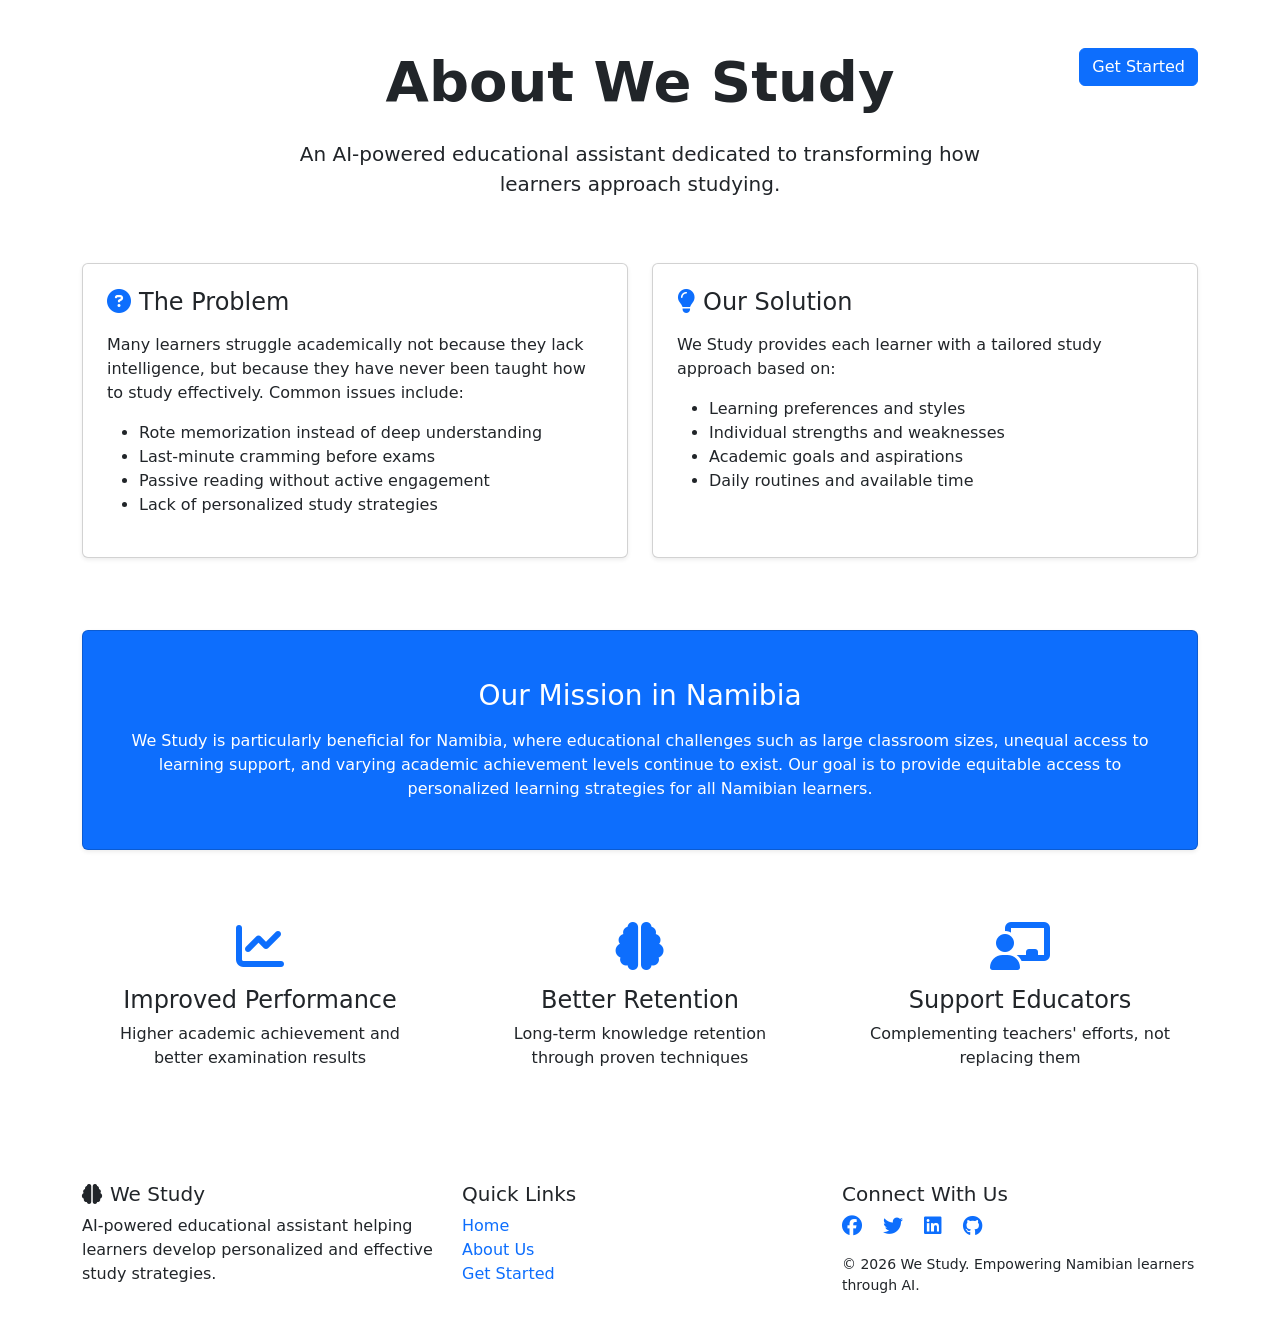
==== about.html @ b11621d5 "first commit" ====
<!DOCTYPE html>
<html lang="en">
<head>
    <meta charset="UTF-8">
    <meta name="viewport" content="width=device-width, initial-scale=1.0">
    <title>About Us - We Study</title>
    <link href="https://cdn.jsdelivr.net/npm/bootstrap@5.3.0/dist/css/bootstrap.min.css" rel="stylesheet">
    <link rel="stylesheet" href="https://cdnjs.cloudflare.com/ajax/libs/font-awesome/6.4.0/css/all.min.css">
    <link href="https://fonts.googleapis.com/css2?family=Inter:wght@300;400;500;600;700;800&display=swap" rel="stylesheet">
    <link rel="stylesheet" href="css/style.css">
</head>
<body>
    <!-- Navigation (same as index.html) -->
    <nav class="navbar navbar-expand-lg navbar-dark fixed-top">
        <div class="container">
            <a class="navbar-brand" href="index.html">
                <i class="fas fa-brain me-2"></i>
                <span class="fw-bold">We Study</span>
                <small class="text-accent">AI Educational Assistant</small>
            </a>
            <button class="navbar-toggler" type="button" data-bs-toggle="collapse" data-bs-target="#navbarNav">
                <span class="navbar-toggler-icon"></span>
            </button>
            <div class="collapse navbar-collapse" id="navbarNav">
                <ul class="navbar-nav ms-auto">
                    <li class="nav-item"><a class="nav-link" href="index.html">Home</a></li>
                    <li class="nav-item"><a class="nav-link" href="about.html">About</a></li>
                    <li class="nav-item"><a class="nav-link" href="dashboard.html" id="dashboardLink" style="display:none;">Dashboard</a></li>
                    <li class="nav-item"><a class="nav-link" href="assessment.html" id="assessmentLink" style="display:none;">Assessment</a></li>
                    <li class="nav-item" id="authButtons">
                        <a class="nav-link" href="login.html">Login</a>
                        <a class="btn btn-primary ms-2" href="register.html">Get Started</a>
                    </li>
                    <li class="nav-item" id="userMenu" style="display:none;">
                        <div class="dropdown">
                            <button class="btn btn-outline-light dropdown-toggle" type="button" data-bs-toggle="dropdown">
                                <i class="fas fa-user"></i> <span id="userName">User</span>
                            </button>
                            <ul class="dropdown-menu">
                                <li><a class="dropdown-item" href="dashboard.html"><i class="fas fa-chart-line"></i> Dashboard</a></li>
                                <li><a class="dropdown-item" href="assessment.html"><i class="fas fa-clipboard"></i> Assessment</a></li>
                                <li><hr class="dropdown-divider"></li>
                                <li><a class="dropdown-item" href="#" onclick="logout()"><i class="fas fa-sign-out-alt"></i> Logout</a></li>
                            </ul>
                        </div>
                    </li>
                </ul>
            </div>
        </div>
    </nav>

    <main>
        <div class="container py-5">
            <div class="row">
                <div class="col-lg-8 mx-auto text-center mb-5">
                    <h1 class="display-4 fw-bold mb-4">About We Study</h1>
                    <p class="lead">An AI-powered educational assistant dedicated to transforming how learners approach studying.</p>
                </div>
            </div>
            
            <div class="row mb-5">
                <div class="col-lg-6 mb-4">
                    <div class="card h-100 shadow-sm">
                        <div class="card-body p-4">
                            <h3 class="h4 mb-3"><i class="fas fa-question-circle text-primary me-2"></i>The Problem</h3>
                            <p>Many learners struggle academically not because they lack intelligence, but because they have never been taught how to study effectively. Common issues include:</p>
                            <ul>
                                <li>Rote memorization instead of deep understanding</li>
                                <li>Last-minute cramming before exams</li>
                                <li>Passive reading without active engagement</li>
                                <li>Lack of personalized study strategies</li>
                            </ul>
                        </div>
                    </div>
                </div>
                <div class="col-lg-6 mb-4">
                    <div class="card h-100 shadow-sm">
                        <div class="card-body p-4">
                            <h3 class="h4 mb-3"><i class="fas fa-lightbulb text-primary me-2"></i>Our Solution</h3>
                            <p>We Study provides each learner with a tailored study approach based on:</p>
                            <ul>
                                <li>Learning preferences and styles</li>
                                <li>Individual strengths and weaknesses</li>
                                <li>Academic goals and aspirations</li>
                                <li>Daily routines and available time</li>
                            </ul>
                        </div>
                    </div>
                </div>
            </div>
            
            <div class="row mb-5">
                <div class="col-12">
                    <div class="card bg-primary text-white shadow-sm">
                        <div class="card-body p-5">
                            <h2 class="h3 mb-3 text-center">Our Mission in Namibia</h2>
                            <p class="text-center mb-0">We Study is particularly beneficial for Namibia, where educational challenges such as large classroom sizes, unequal access to learning support, and varying academic achievement levels continue to exist. Our goal is to provide equitable access to personalized learning strategies for all Namibian learners.</p>
                        </div>
                    </div>
                </div>
            </div>
            
            <div class="row">
                <div class="col-md-4 mb-4">
                    <div class="feature-card text-center p-4">
                        <i class="fas fa-chart-line fa-3x text-primary mb-3"></i>
                        <h4>Improved Performance</h4>
                        <p>Higher academic achievement and better examination results</p>
                    </div>
                </div>
                <div class="col-md-4 mb-4">
                    <div class="feature-card text-center p-4">
                        <i class="fas fa-brain fa-3x text-primary mb-3"></i>
                        <h4>Better Retention</h4>
                        <p>Long-term knowledge retention through proven techniques</p>
                    </div>
                </div>
                <div class="col-md-4 mb-4">
                    <div class="feature-card text-center p-4">
                        <i class="fas fa-chalkboard-user fa-3x text-primary mb-3"></i>
                        <h4>Support Educators</h4>
                        <p>Complementing teachers' efforts, not replacing them</p>
                    </div>
                </div>
            </div>
        </div>
    </main>

    <!-- Footer (same as index.html) -->
    <footer class="footer mt-auto">
        <div class="container">
            <div class="row">
                <div class="col-md-4 mb-3">
                    <h5><i class="fas fa-brain me-2"></i>We Study</h5>
                    <p>AI-powered educational assistant helping learners develop personalized and effective study strategies.</p>
                </div>
                <div class="col-md-4 mb-3">
                    <h5>Quick Links</h5>
                    <ul class="list-unstyled">
                        <li><a href="index.html" class="text-decoration-none">Home</a></li>
                        <li><a href="about.html" class="text-decoration-none">About Us</a></li>
                        <li><a href="register.html" class="text-decoration-none">Get Started</a></li>
                    </ul>
                </div>
                <div class="col-md-4 mb-3">
                    <h5>Connect With Us</h5>
                    <div class="social-links">
                        <a href="#" class="me-3"><i class="fab fa-facebook fa-lg"></i></a>
                        <a href="#" class="me-3"><i class="fab fa-twitter fa-lg"></i></a>
                        <a href="#" class="me-3"><i class="fab fa-linkedin fa-lg"></i></a>
                        <a href="#"><i class="fab fa-github fa-lg"></i></a>
                    </div>
                    <p class="mt-3 small">&copy; 2026 We Study. Empowering Namibian learners through AI.</p>
                </div>
            </div>
        </div>
    </footer>

    <script src="https://cdn.jsdelivr.net/npm/bootstrap@5.3.0/dist/js/bootstrap.bundle.min.js"></script>
    <script src="js/app.js"></script>
    <script>checkAuth();</script>
</body>
</html>
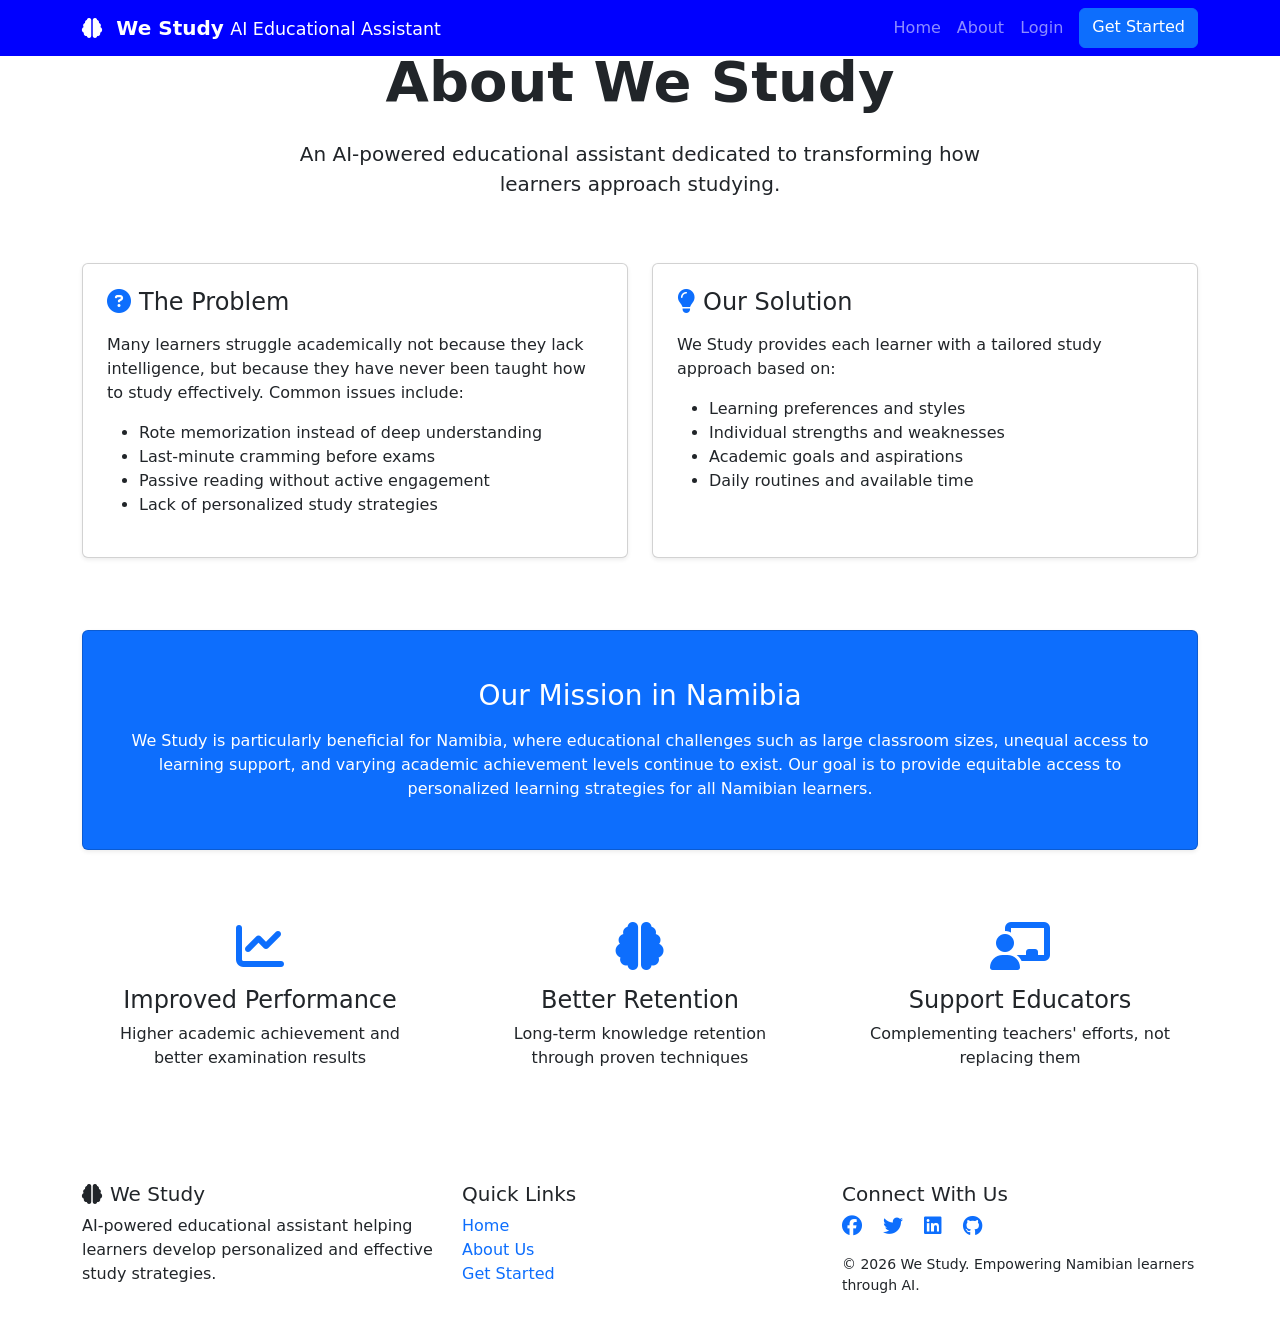
==== commit 8cc7762c: "css changes" ====
--- a/about.html
+++ b/about.html
@@ -11,7 +11,7 @@
 </head>
 <body>
     <!-- Navigation (same as index.html) -->
-    <nav class="navbar navbar-expand-lg navbar-dark fixed-top">
+    <nav style="background: Blue" class="navbar navbar-expand-lg navbar-dark fixed-top">
         <div class="container">
             <a class="navbar-brand" href="index.html">
                 <i class="fas fa-brain me-2"></i>
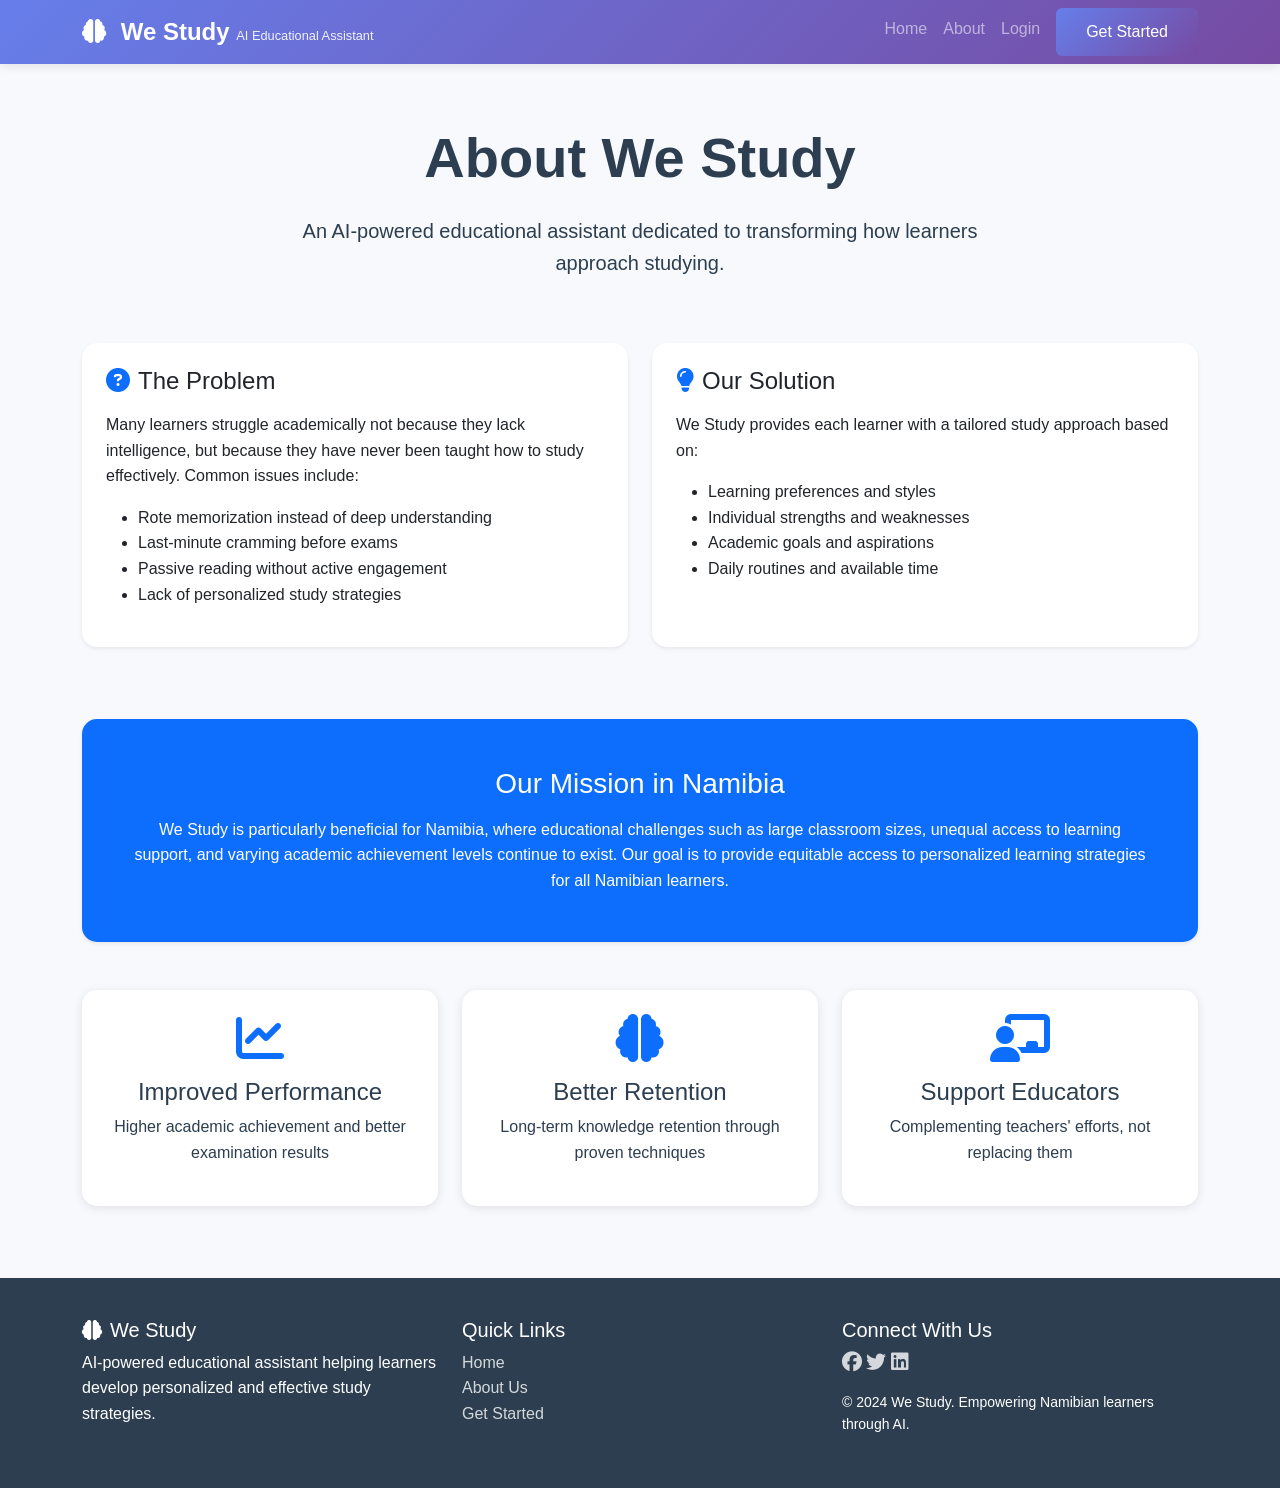
==== commit 7bec55e5: "lets see" ====
--- a/about.html
+++ b/about.html
@@ -10,8 +10,7 @@
     <link rel="stylesheet" href="css/style.css">
 </head>
 <body>
-    <!-- Navigation (same as index.html) -->
-    <nav style="background: Blue" class="navbar navbar-expand-lg navbar-dark fixed-top">
+    <nav class="navbar navbar-expand-lg navbar-dark fixed-top">
         <div class="container">
             <a class="navbar-brand" href="index.html">
                 <i class="fas fa-brain me-2"></i>
@@ -126,7 +125,6 @@
         </div>
     </main>
 
-    <!-- Footer (same as index.html) -->
     <footer class="footer mt-auto">
         <div class="container">
             <div class="row">
@@ -137,20 +135,19 @@
                 <div class="col-md-4 mb-3">
                     <h5>Quick Links</h5>
                     <ul class="list-unstyled">
-                        <li><a href="index.html" class="text-decoration-none">Home</a></li>
-                        <li><a href="about.html" class="text-decoration-none">About Us</a></li>
-                        <li><a href="register.html" class="text-decoration-none">Get Started</a></li>
+                        <li><a href="index.html">Home</a></li>
+                        <li><a href="about.html">About Us</a></li>
+                        <li><a href="register.html">Get Started</a></li>
                     </ul>
                 </div>
                 <div class="col-md-4 mb-3">
                     <h5>Connect With Us</h5>
                     <div class="social-links">
-                        <a href="#" class="me-3"><i class="fab fa-facebook fa-lg"></i></a>
-                        <a href="#" class="me-3"><i class="fab fa-twitter fa-lg"></i></a>
-                        <a href="#" class="me-3"><i class="fab fa-linkedin fa-lg"></i></a>
-                        <a href="#"><i class="fab fa-github fa-lg"></i></a>
+                        <a href="#"><i class="fab fa-facebook fa-lg"></i></a>
+                        <a href="#"><i class="fab fa-twitter fa-lg"></i></a>
+                        <a href="#"><i class="fab fa-linkedin fa-lg"></i></a>
                     </div>
-                    <p class="mt-3 small">&copy; 2026 We Study. Empowering Namibian learners through AI.</p>
+                    <p class="mt-3 small">&copy; 2024 We Study. Empowering Namibian learners through AI.</p>
                 </div>
             </div>
         </div>
--- a/css/style.css
+++ b/css/style.css
@@ -0,0 +1,195 @@
+:root {
+    --primary-color: #4A90E2;
+    --secondary-color: #5B6E8C;
+    --accent-color: #FF6B6B;
+    --success-color: #27AE60;
+    --warning-color: #F39C12;
+    --dark-color: #2C3E50;
+    --light-bg: #F7F9FC;
+}
+
+* {
+    margin: 0;
+    padding: 0;
+    box-sizing: border-box;
+}
+
+body {
+    font-family: 'Inter', sans-serif;
+    color: var(--dark-color);
+    background: var(--light-bg);
+    line-height: 1.6;
+    padding-top: 76px;
+}
+
+.navbar {
+    background: linear-gradient(135deg, #667eea 0%, #764ba2 100%);
+    box-shadow: 0 2px 10px rgba(0,0,0,0.1);
+}
+
+.navbar-brand {
+    font-size: 1.5rem;
+}
+
+.text-accent {
+    font-size: 0.8rem;
+    opacity: 0.9;
+}
+
+.hero-section {
+    min-height: 90vh;
+    display: flex;
+    align-items: center;
+    background: linear-gradient(135deg, #f5f7fa 0%, #c3cfe2 100%);
+}
+
+.text-gradient {
+    background: linear-gradient(135deg, #667eea 0%, #764ba2 100%);
+    -webkit-background-clip: text;
+    -webkit-text-fill-color: transparent;
+    background-clip: text;
+}
+
+.btn-primary {
+    background: linear-gradient(135deg, #667eea 0%, #764ba2 100%);
+    border: none;
+    padding: 12px 30px;
+}
+
+.btn-primary:hover {
+    transform: translateY(-2px);
+    box-shadow: 0 5px 15px rgba(0,0,0,0.2);
+}
+
+.feature-card, .stat-box, .plan-card, .style-card {
+    background: white;
+    border-radius: 15px;
+    transition: all 0.3s ease;
+    box-shadow: 0 2px 10px rgba(0,0,0,0.1);
+}
+
+.feature-card:hover, .plan-card:hover, .style-card:hover {
+    transform: translateY(-5px);
+    box-shadow: 0 5px 20px rgba(0,0,0,0.15);
+}
+
+.stat-box {
+    text-align: center;
+    padding: 15px;
+}
+
+.style-card {
+    cursor: pointer;
+}
+
+.bg-gradient-primary {
+    background: linear-gradient(135deg, #667eea 0%, #764ba2 100%);
+}
+
+.footer {
+    background: #2C3E50;
+    color: white;
+    padding: 40px 0 20px;
+    margin-top: 50px;
+}
+
+.footer a {
+    color: white;
+    text-decoration: none;
+    opacity: 0.8;
+}
+
+.footer a:hover {
+    opacity: 1;
+}
+
+/* Card Styles */
+.card {
+    border-radius: 15px;
+    border: none;
+    box-shadow: 0 2px 10px rgba(0,0,0,0.1);
+}
+
+.card-header {
+    border-radius: 15px 15px 0 0 !important;
+    background: white;
+    border-bottom: 2px solid #f0f0f0;
+}
+
+/* Form Styles */
+.form-control, .form-select {
+    border-radius: 10px;
+    border: 1px solid #dee2e6;
+    padding: 10px 15px;
+}
+
+.form-control:focus, .form-select:focus {
+    border-color: #667eea;
+    box-shadow: 0 0 0 0.2rem rgba(102, 126, 234, 0.25);
+}
+
+/* Dashboard Stats */
+.stat-card {
+    background: white;
+    border-radius: 15px;
+    padding: 20px;
+    text-align: center;
+    transition: all 0.3s ease;
+}
+
+.stat-card:hover {
+    transform: translateY(-3px);
+    box-shadow: 0 5px 15px rgba(0,0,0,0.1);
+}
+
+/* Plan Card */
+.plan-card {
+    padding: 20px;
+    height: 100%;
+}
+
+/* Table Styles */
+.table {
+    margin-bottom: 0;
+}
+
+.table th {
+    border-top: none;
+    font-weight: 600;
+}
+
+/* Responsive */
+@media (max-width: 768px) {
+    .hero-section {
+        text-align: center;
+    }
+    
+    .display-4 {
+        font-size: 2rem;
+    }
+    
+    .display-1 {
+        font-size: 3rem;
+    }
+    
+    .btn-primary {
+        padding: 8px 20px;
+    }
+}
+
+/* Print Styles */
+@media print {
+    .navbar, .footer, .btn, .ai-agent-panel {
+        display: none !important;
+    }
+    
+    body {
+        padding-top: 0;
+        background: white;
+    }
+    
+    .card {
+        box-shadow: none;
+        border: 1px solid #ddd;
+    }
+}
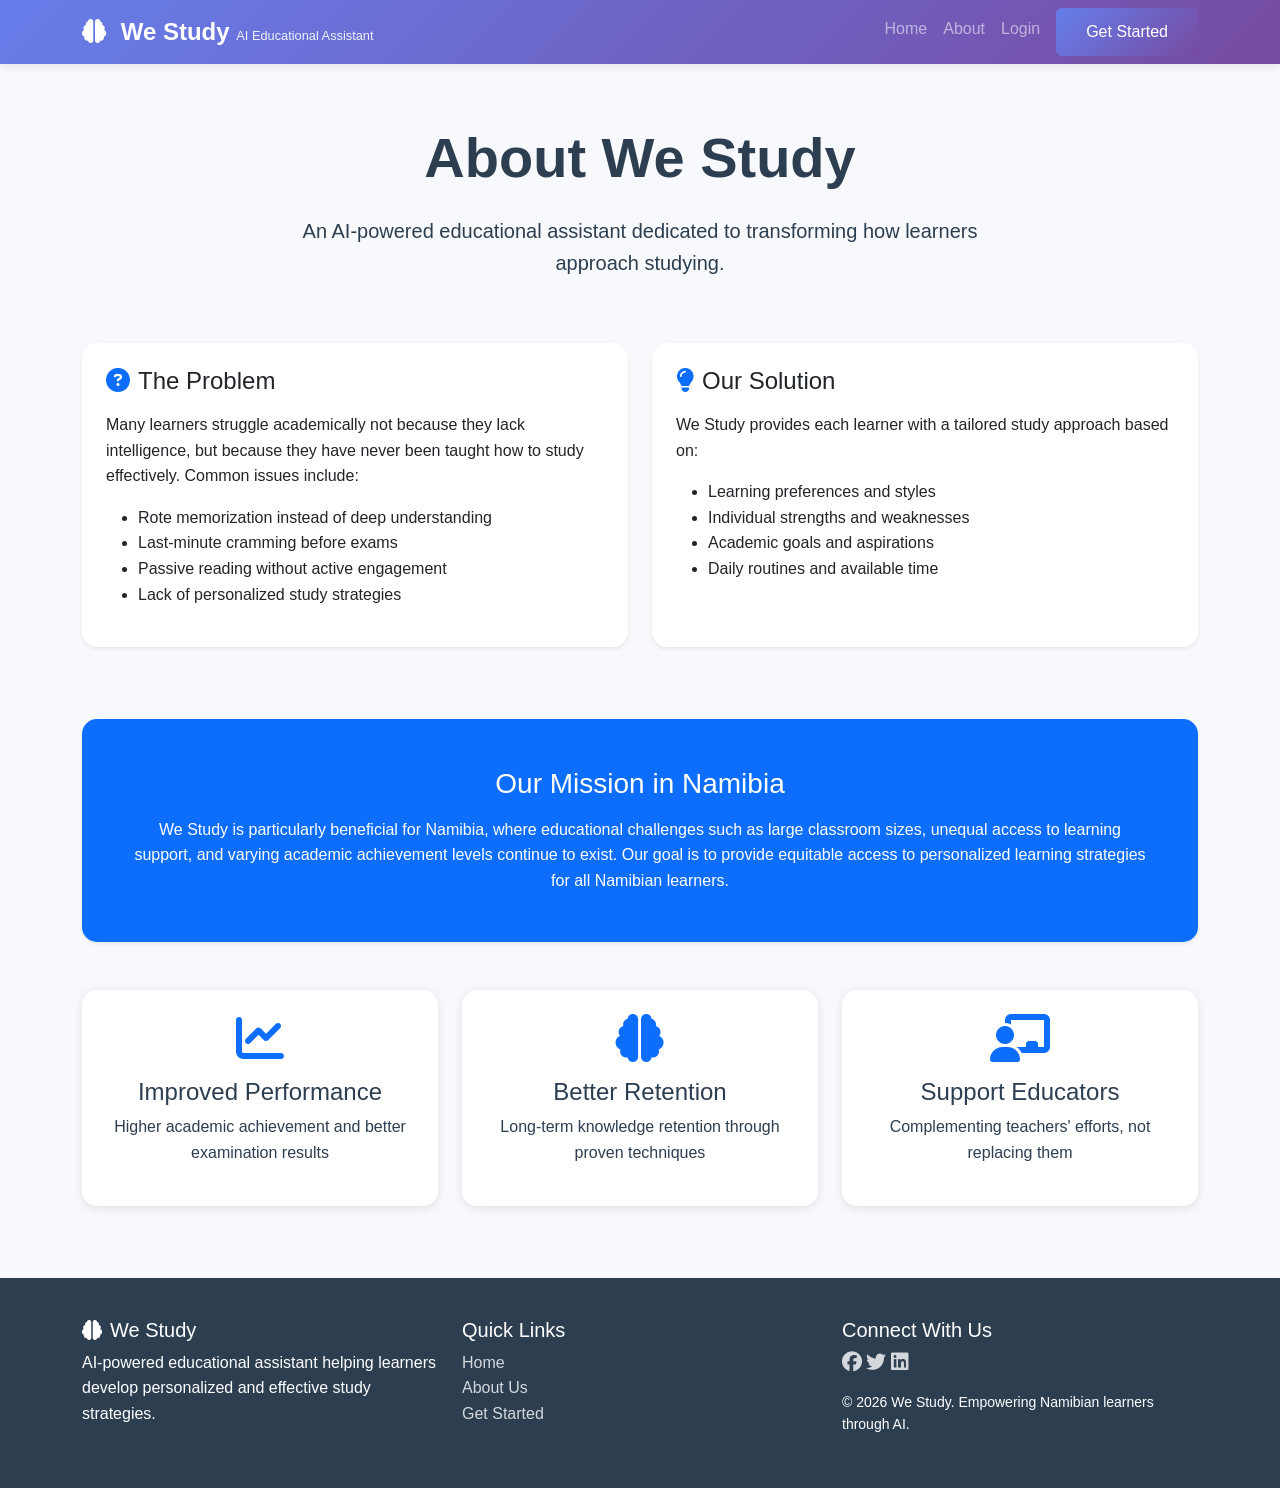
==== commit d84eae19: "Ai-fix" ====
--- a/about.html
+++ b/about.html
@@ -147,7 +147,7 @@
                         <a href="#"><i class="fab fa-twitter fa-lg"></i></a>
                         <a href="#"><i class="fab fa-linkedin fa-lg"></i></a>
                     </div>
-                    <p class="mt-3 small">&copy; 2024 We Study. Empowering Namibian learners through AI.</p>
+                    <p class="mt-3 small">&copy; 2026 We Study. Empowering Namibian learners through AI.</p>
                 </div>
             </div>
         </div>
--- a/css/style.css
+++ b/css/style.css
@@ -192,4 +192,192 @@
         box-shadow: none;
         border: 1px solid #ddd;
     }
+}
+
+/* Add to existing style.css */
+
+/* PRIDE Pause Point Styles */
+.pride-pause-container {
+    position: fixed;
+    top: 0;
+    left: 0;
+    right: 0;
+    bottom: 0;
+    background: rgba(0,0,0,0.8);
+    z-index: 2000;
+    display: none;
+    justify-content: center;
+    align-items: center;
+}
+
+.pride-pause-card {
+    background: white;
+    border-radius: 20px;
+    max-width: 500px;
+    width: 90%;
+    animation: slideIn 0.3s ease;
+    box-shadow: 0 20px 60px rgba(0,0,0,0.3);
+}
+
+.pride-pause-header {
+    background: linear-gradient(135deg, #f39c12 0%, #e67e22 100%);
+    color: white;
+    padding: 20px;
+    border-radius: 20px 20px 0 0;
+}
+
+.pride-pause-body {
+    padding: 25px;
+}
+
+.pride-pause-footer {
+    padding: 15px 25px 25px;
+    display: flex;
+    gap: 10px;
+    justify-content: flex-end;
+}
+
+.pause-point-badge {
+    display: inline-block;
+    background: #f39c12;
+    color: white;
+    padding: 5px 10px;
+    border-radius: 20px;
+    font-size: 12px;
+    margin-bottom: 10px;
+}
+
+.workflow-visualization {
+    background: #1a1a2e;
+    color: #00ff88;
+    padding: 15px;
+    border-radius: 10px;
+    font-family: monospace;
+    font-size: 12px;
+    margin: 15px 0;
+    overflow-x: auto;
+}
+
+.data-preview {
+    background: #f8f9fa;
+    border: 1px solid #dee2e6;
+    border-radius: 8px;
+    padding: 10px;
+    margin: 10px 0;
+    max-height: 200px;
+    overflow-y: auto;
+}
+
+.data-preview pre {
+    margin: 0;
+    font-size: 11px;
+}
+
+.workflow-step {
+    display: flex;
+    align-items: center;
+    margin: 10px 0;
+    padding: 10px;
+    background: #f8f9fa;
+    border-radius: 8px;
+}
+
+.workflow-step.completed {
+    background: #d4edda;
+    border-left: 3px solid #28a745;
+}
+
+.workflow-step.paused {
+    background: #fff3cd;
+    border-left: 3px solid #ffc107;
+}
+
+.step-icon {
+    width: 40px;
+    height: 40px;
+    border-radius: 50%;
+    display: flex;
+    align-items: center;
+    justify-content: center;
+    margin-right: 15px;
+}
+
+.step-icon.zapier {
+    background: #ff4a00;
+    color: white;
+}
+
+.step-icon.n8n {
+    background: #6c5ce7;
+    color: white;
+}
+
+.step-icon.ai {
+    background: #667eea;
+    color: white;
+}
+
+.zapier-webhook {
+    background: #ff4a00;
+    color: white;
+    padding: 8px 12px;
+    border-radius: 5px;
+    font-family: monospace;
+    font-size: 11px;
+    margin: 5px 0;
+}
+
+/* AI Agent Button */
+.ai-workflow-btn {
+    position: fixed;
+    bottom: 20px;
+    left: 20px;
+    background: linear-gradient(135deg, #667eea 0%, #764ba2 100%);
+    color: white;
+    border: none;
+    padding: 12px 20px;
+    border-radius: 50px;
+    cursor: pointer;
+    z-index: 1000;
+    font-weight: bold;
+    box-shadow: 0 4px 15px rgba(0,0,0,0.2);
+    transition: all 0.3s ease;
+}
+
+.ai-workflow-btn:hover {
+    transform: scale(1.05);
+    box-shadow: 0 6px 20px rgba(0,0,0,0.3);
+}
+
+.workflow-status {
+    position: fixed;
+    bottom: 20px;
+    left: 200px;
+    background: white;
+    padding: 8px 15px;
+    border-radius: 50px;
+    font-size: 12px;
+    box-shadow: 0 2px 10px rgba(0,0,0,0.1);
+    display: none;
+    z-index: 1000;
+}
+
+.workflow-status.active {
+    display: flex;
+    align-items: center;
+    gap: 10px;
+}
+
+.status-dot {
+    width: 10px;
+    height: 10px;
+    border-radius: 50%;
+    background: #28a745;
+    animation: pulse 1.5s infinite;
+}
+
+@keyframes pulse {
+    0% { opacity: 1; transform: scale(1); }
+    50% { opacity: 0.5; transform: scale(1.2); }
+    100% { opacity: 1; transform: scale(1); }
 }
